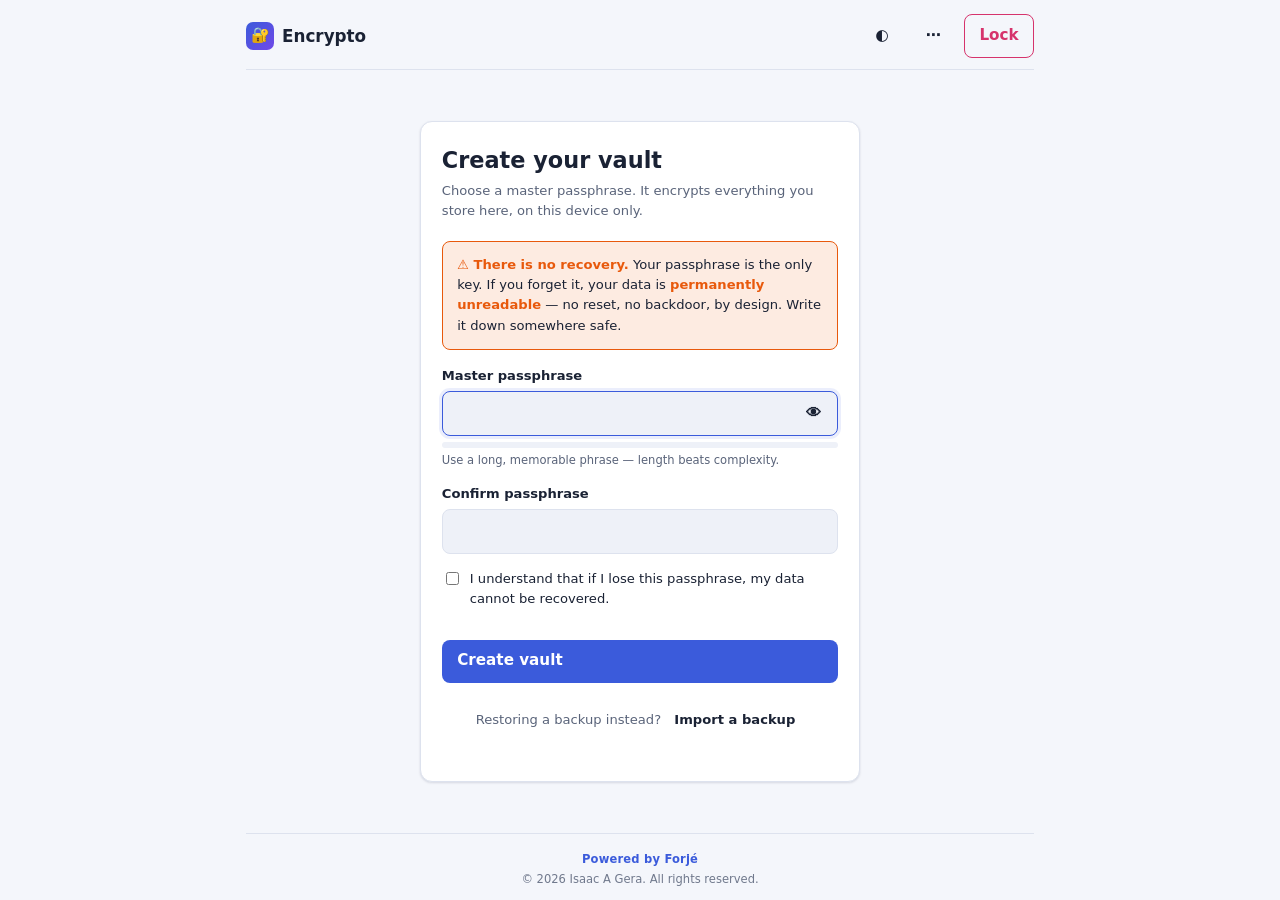
==== index.html @ dbec6151 "Encrypto v1.0.0 - local-first encrypted vault PWA" ====
<!DOCTYPE html>
<html lang="en" data-theme="">
<head>
<meta charset="UTF-8">
<meta name="viewport" content="width=device-width, initial-scale=1.0, viewport-fit=cover">
<meta name="description" content="Encrypto — a private, locally-encrypted vault for documents, passwords and card details. Nothing leaves your device.">
<meta name="theme-color" content="#3b5bdb">
<title>Encrypto — Private Vault</title>
<link rel="manifest" href="manifest.webmanifest">
<link rel="icon" href="icons/icon.svg" type="image/svg+xml">
<link rel="apple-touch-icon" href="icons/icon-192.png">
<link rel="stylesheet" href="css/styles.css">
</head>
<body>
<div class="app">

  <!-- Top bar (hidden on the gate until unlocked) -->
  <header class="topbar" id="topbar" hidden>
    <div class="brand"><span class="logo" aria-hidden="true">🔐</span> Encrypto</div>
    <span class="spacer"></span>
    <span class="lock-timer" id="lockTimer" aria-live="off"></span>
    <button class="btn btn-ghost btn-icon" id="themeBtn" aria-label="Toggle light/dark theme" title="Toggle theme">◐</button>
    <button class="btn btn-ghost btn-icon" id="menuBtn" aria-label="Backup & settings" title="Backup & settings" aria-haspopup="menu">⋯</button>
    <button class="btn btn-danger" id="lockBtn" title="Lock the vault now">Lock</button>
  </header>

  <!-- ===================== GATE: SETUP (first run) ===================== -->
  <section class="screen" id="screenSetup" aria-labelledby="setupHeading">
    <div class="gate">
      <div class="panel gate-card">
        <h1 id="setupHeading">Create your vault</h1>
        <p class="lead">Choose a master passphrase. It encrypts everything you store here, on this device only.</p>

        <div class="warn-box" role="note">
          <strong>⚠ There is no recovery.</strong> Your passphrase is the only key. If you
          forget it, your data is <strong>permanently unreadable</strong> — no reset, no backdoor,
          by design. Write it down somewhere safe.
        </div>

        <form id="setupForm" novalidate>
          <div class="field">
            <label for="setupPass">Master passphrase</label>
            <div class="input-wrap">
              <input type="password" id="setupPass" autocomplete="new-password" autocapitalize="off" spellcheck="false" required>
              <button type="button" class="btn btn-ghost btn-icon reveal-btn" data-reveal="setupPass" aria-label="Show passphrase">👁</button>
            </div>
            <div class="meter" aria-hidden="true"><span id="setupMeterBar"></span></div>
            <div class="meter-label" id="setupMeterLabel">Use a long, memorable phrase — length beats complexity.</div>
          </div>

          <div class="field">
            <label for="setupPass2">Confirm passphrase</label>
            <div class="input-wrap">
              <input type="password" id="setupPass2" autocomplete="new-password" autocapitalize="off" spellcheck="false" required>
            </div>
          </div>

          <label style="display:flex;gap:0.5rem;align-items:flex-start;font-size:var(--fs-sm);margin-bottom:0.8rem;cursor:pointer">
            <input type="checkbox" id="setupAck" style="width:auto;min-height:0;margin-top:3px">
            <span>I understand that if I lose this passphrase, my data cannot be recovered.</span>
          </label>

          <div class="form-error" id="setupError" role="alert"></div>
          <button type="submit" class="btn btn-primary" id="setupSubmit" style="width:100%">Create vault</button>
        </form>

        <p class="lead" style="margin-top:1rem;text-align:center">
          Restoring a backup instead?
          <button type="button" class="btn btn-ghost" id="setupImportBtn" style="padding:0.2rem 0.5rem">Import a backup</button>
        </p>
      </div>
    </div>
  </section>

  <!-- ===================== GATE: UNLOCK ===================== -->
  <section class="screen" id="screenUnlock" aria-labelledby="unlockHeading">
    <div class="gate">
      <div class="panel gate-card">
        <h1 id="unlockHeading">Unlock vault</h1>
        <p class="lead">Enter your master passphrase to decrypt your data.</p>
        <form id="unlockForm" novalidate>
          <div class="field">
            <label for="unlockPass">Master passphrase</label>
            <div class="input-wrap">
              <input type="password" id="unlockPass" autocomplete="current-password" autocapitalize="off" spellcheck="false" required autofocus>
              <button type="button" class="btn btn-ghost btn-icon reveal-btn" data-reveal="unlockPass" aria-label="Show passphrase">👁</button>
            </div>
          </div>
          <div class="form-error" id="unlockError" role="alert"></div>
          <button type="submit" class="btn btn-primary" id="unlockSubmit" style="width:100%">Unlock</button>
        </form>
        <p class="lead" style="margin-top:1rem;text-align:center">
          <button type="button" class="btn btn-ghost" id="unlockImportBtn" style="padding:0.2rem 0.5rem">Import a backup</button>
        </p>
      </div>
    </div>
  </section>

  <!-- ===================== VAULT ===================== -->
  <main class="screen" id="screenVault" aria-labelledby="vaultHeading">
    <h1 id="vaultHeading" class="sr-only">Your vault</h1>

    <div class="vault-toolbar">
      <input type="search" class="search" id="searchInput" placeholder="Search entries…" aria-label="Search entries" autocomplete="off">
      <button class="btn btn-primary" id="addBtn">+ Add</button>
    </div>

    <div class="filters" id="typeFilters" role="group" aria-label="Filter by type">
      <button class="chip-btn" data-type="all" aria-pressed="true">All</button>
      <button class="chip-btn" data-type="Document" aria-pressed="false">Documents</button>
      <button class="chip-btn" data-type="Password" aria-pressed="false">Passwords</button>
      <button class="chip-btn" data-type="Card" aria-pressed="false">Cards</button>
      <button class="chip-btn" data-type="Note" aria-pressed="false">Notes</button>
    </div>

    <ul class="entry-list" id="entryList" aria-live="polite"></ul>
  </main>

  <!-- Footer (Powered by Forjé) -->
  <footer class="app-footer">
    <span class="app-footer-brand">Powered by Forjé</span>
    <span class="app-footer-copy">© 2026 Isaac A Gera. All rights reserved.</span>
  </footer>
</div>

<!-- ===================== ENTRY MODAL ===================== -->
<div class="modal-backdrop" id="entryModalBackdrop" role="dialog" aria-modal="true" aria-labelledby="entryModalTitle">
  <div class="modal" id="entryModal">
    <div class="modal-head">
      <h2 id="entryModalTitle">Add entry</h2>
      <button class="btn btn-ghost btn-icon" id="entryCloseBtn" aria-label="Close">✕</button>
    </div>
    <form id="entryForm" novalidate>
      <input type="hidden" id="entryId">
      <div class="field">
        <label for="entryType">Type</label>
        <select id="entryType">
          <option value="Document">Document</option>
          <option value="Password">Password</option>
          <option value="Card">Card</option>
          <option value="Note">Note</option>
        </select>
      </div>
      <div class="field">
        <label for="entryTitle">Title</label>
        <input type="text" id="entryTitle" required autocomplete="off" placeholder="e.g. Passport, Gmail, Visa card">
      </div>
      <!-- type-specific fields injected here -->
      <div id="entryFields"></div>
      <div class="form-error" id="entryError" role="alert"></div>
      <div class="modal-actions">
        <button type="button" class="btn btn-danger" id="entryDeleteBtn" hidden>Delete</button>
        <span class="spacer"></span>
        <button type="button" class="btn" id="entryCancelBtn">Cancel</button>
        <button type="submit" class="btn btn-primary" id="entrySaveBtn">Save</button>
      </div>
    </form>
  </div>
</div>

<!-- ===================== MENU MODAL (backup/settings) ===================== -->
<div class="modal-backdrop" id="menuModalBackdrop" role="dialog" aria-modal="true" aria-labelledby="menuModalTitle">
  <div class="modal" id="menuModal">
    <div class="modal-head">
      <h2 id="menuModalTitle">Backup & settings</h2>
      <button class="btn btn-ghost btn-icon" id="menuCloseBtn" aria-label="Close">✕</button>
    </div>
    <p class="lead">Your vault lives only in this browser on this device. Export an encrypted
      backup regularly — clearing browser data will erase the vault.</p>
    <div style="display:flex;flex-direction:column;gap:0.6rem">
      <button class="btn" id="exportBtn">⬇ Export encrypted backup</button>
      <button class="btn" id="importBtn">⬆ Import backup (replaces current)</button>
      <hr style="border:none;border-top:1px solid var(--border);margin:0.4rem 0">
      <button class="btn btn-danger" id="wipeBtn">🗑 Delete vault from this device</button>
    </div>
  </div>
</div>

<!-- hidden file input for import -->
<input type="file" id="importFile" accept="application/json,.json,.encrypto" hidden>

<div class="toast" id="toast" role="status" aria-live="polite"></div>

<script src="js/crypto.js"></script>
<script src="js/store.js"></script>
<script src="js/app.js"></script>
</body>
</html>
---- css/styles.css ----
/*
 * Encrypto — styles.css
 * Tokenised, light/dark aware. Follows the family's visual standards:
 * design tokens (no magic values), ~120-200ms ease-out motion, visible focus,
 * prefers-reduced-motion + prefers-color-scheme honoured, touch-friendly.
 */

/* ---------- Design tokens ---------- */
:root {
  color-scheme: light dark; /* system mode: let native controls follow OS theme */
  /* palette — light (default) */
  --bg: #f4f6fb;
  --surface: #ffffff;
  --surface-2: #eef1f8;
  --text: #1a2234;
  --text-light: #5a647a;
  --muted: #6b7389; /* AA-compliant (~4.6:1 on white) for small caption text */
  --border: #dde2ee;
  --primary: #3b5bdb;
  --primary-ink: #ffffff;
  --primary-soft: rgba(59, 91, 219, 0.1);
  --danger: #d6336c;
  --danger-soft: rgba(214, 51, 108, 0.1);
  --success: #2f9e44;
  --warn: #e8590c;
  --warn-soft: rgba(232, 89, 12, 0.12);

  /* geometry */
  --radius: 12px;
  --radius-sm: 8px;
  --radius-pill: 999px;
  --gap: 1rem;
  --shadow-1: 0 1px 3px rgba(20, 30, 60, 0.08), 0 1px 2px rgba(20, 30, 60, 0.06);
  --shadow-2: 0 6px 20px rgba(20, 30, 60, 0.12);

  /* motion */
  --t-fast: 130ms ease-out;
  --t-med: 180ms ease-out;

  /* type */
  --font: system-ui, -apple-system, 'Segoe UI', Roboto, sans-serif;
  --fs-sm: 0.82rem;
  --fs-base: 0.95rem;
}

@media (prefers-color-scheme: dark) {
  :root {
    --bg: #0f1420;
    --surface: #1a2130;
    --surface-2: #222b3d;
    --text: #e6e9ef;
    --text-light: #9aa4b8;
    --muted: #8893a8; /* AA-compliant (~4.6:1 on #1a2130) for small caption text */
    --border: #2a3448;
    --primary: #5b8def;
    --primary-ink: #0f1420;
    --primary-soft: rgba(91, 141, 239, 0.16);
    --danger: #ff6b9d;
    --danger-soft: rgba(255, 107, 157, 0.14);
    --success: #51cf66;
    --warn: #ffa94d;
    --warn-soft: rgba(255, 169, 77, 0.14);
    --shadow-1: 0 1px 3px rgba(0, 0, 0, 0.3);
    --shadow-2: 0 8px 24px rgba(0, 0, 0, 0.45);
  }
}

/* Manual theme override (data-theme on <html>) beats the media query.
   The light override must restate the full light token set, otherwise the
   prefers-color-scheme:dark media query still wins on a dark-OS machine. */
html[data-theme="light"] {
  --bg: #f4f6fb; --surface: #ffffff; --surface-2: #eef1f8;
  --text: #1a2234; --text-light: #5a647a; --muted: #6b7389; --border: #dde2ee;
  --primary: #3b5bdb; --primary-ink: #ffffff; --primary-soft: rgba(59,91,219,0.1);
  --danger: #d6336c; --danger-soft: rgba(214,51,108,0.1);
  --success: #2f9e44; --warn: #e8590c; --warn-soft: rgba(232,89,12,0.12);
  --shadow-1: 0 1px 3px rgba(20,30,60,0.08), 0 1px 2px rgba(20,30,60,0.06);
  --shadow-2: 0 6px 20px rgba(20,30,60,0.12);
  color-scheme: light;
}
html[data-theme="dark"] {
  --bg: #0f1420; --surface: #1a2130; --surface-2: #222b3d;
  --text: #e6e9ef; --text-light: #9aa4b8; --muted: #8893a8; --border: #2a3448;
  --primary: #5b8def; --primary-ink: #0f1420; --primary-soft: rgba(91,141,239,0.16);
  --danger: #ff6b9d; --danger-soft: rgba(255,107,157,0.14);
  --success: #51cf66; --warn: #ffa94d; --warn-soft: rgba(255,169,77,0.14);
  --shadow-1: 0 1px 3px rgba(0,0,0,0.3); --shadow-2: 0 8px 24px rgba(0,0,0,0.45);
  color-scheme: dark;
}

/* ---------- Base ---------- */
* { box-sizing: border-box; }
html, body { height: 100%; }
body {
  margin: 0;
  font-family: var(--font);
  font-size: var(--fs-base);
  line-height: 1.55;
  background: var(--bg);
  color: var(--text);
  -webkit-text-size-adjust: 100%;
}

/* Visible focus for keyboard users everywhere */
:focus-visible {
  outline: 2px solid var(--primary);
  outline-offset: 2px;
  border-radius: 4px;
}

@media (prefers-reduced-motion: reduce) {
  * { transition: none !important; animation: none !important; }
}

/* ---------- Layout ---------- */
.app {
  max-width: 820px;
  margin: 0 auto;
  min-height: 100%;
  display: flex;
  flex-direction: column;
  padding: 0 1rem;
}

/* screens */
.screen { display: none; flex: 1; flex-direction: column; }
.screen.active { display: flex; }

/* ---------- Top bar ---------- */
.topbar {
  display: flex;
  align-items: center;
  gap: 0.6rem;
  padding: 0.9rem 0 0.7rem;
  border-bottom: 1px solid var(--border);
  position: sticky;
  top: 0;
  background: var(--bg);
  z-index: 10;
}
.brand {
  display: flex; align-items: center; gap: 0.5rem;
  font-weight: 700; font-size: 1.05rem; color: var(--text);
}
.brand .logo {
  width: 28px; height: 28px; border-radius: 7px;
  background: linear-gradient(135deg, var(--primary), #7048e8);
  display: grid; place-items: center; color: #fff; font-size: 15px;
}
.topbar .spacer { flex: 1; }

/* ---------- Buttons ---------- */
.btn {
  font: inherit; font-weight: 600;
  border: 1px solid var(--border);
  background: var(--surface);
  color: var(--text);
  padding: 0.55rem 0.9rem;
  border-radius: var(--radius-sm);
  cursor: pointer;
  transition: transform var(--t-fast), box-shadow var(--t-fast), background var(--t-fast), border-color var(--t-fast);
  display: inline-flex; align-items: center; gap: 0.4rem;
  min-height: 42px;
}
.btn:hover { box-shadow: var(--shadow-1); transform: translateY(-1px); }
.btn:active { transform: translateY(0); }
.btn-primary { background: var(--primary); color: var(--primary-ink); border-color: transparent; }
.btn-primary:hover { background: var(--primary); filter: brightness(1.05); }
.btn-danger { color: var(--danger); border-color: var(--danger); background: transparent; }
.btn-danger:hover { background: var(--danger-soft); }
.btn-ghost { background: transparent; border-color: transparent; }
.btn-ghost:hover { background: var(--surface-2); box-shadow: none; }
.btn-icon { padding: 0.5rem; min-width: 42px; justify-content: center; }
.btn:disabled { opacity: 0.5; cursor: not-allowed; transform: none; box-shadow: none; }

/* ---------- Cards / panels ---------- */
.panel {
  background: var(--surface);
  border: 1px solid var(--border);
  border-radius: var(--radius);
  box-shadow: var(--shadow-1);
  padding: 1.3rem;
}

/* ---------- Gate (setup + unlock) ---------- */
.gate {
  flex: 1;
  display: flex;
  align-items: center;
  justify-content: center;
  padding: 2rem 0;
}
.gate-card {
  width: 100%;
  max-width: 440px;
}
.gate-card h1 { margin: 0 0 0.2rem; font-size: 1.4rem; }
.gate-card .lead { color: var(--text-light); margin: 0 0 1.2rem; font-size: var(--fs-sm); }

.field { margin-bottom: 0.9rem; }
.field label { display: block; font-weight: 600; font-size: var(--fs-sm); margin-bottom: 0.3rem; }
.input-wrap { position: relative; display: flex; align-items: center; }
input[type="text"], input[type="password"], input[type="search"], textarea, select {
  width: 100%;
  font: inherit;
  padding: 0.6rem 0.7rem;
  border: 1px solid var(--border);
  border-radius: var(--radius-sm);
  background: var(--surface-2);
  color: var(--text);
  transition: border-color var(--t-fast), box-shadow var(--t-fast);
  min-height: 44px;
}
textarea { min-height: 90px; resize: vertical; }
input:focus, textarea:focus, select:focus { border-color: var(--primary); box-shadow: 0 0 0 3px var(--primary-soft); outline: none; }
.input-wrap .reveal-btn { position: absolute; right: 4px; }

/* passphrase strength meter */
.meter { height: 6px; border-radius: var(--radius-pill); background: var(--surface-2); overflow: hidden; margin-top: 0.4rem; }
.meter > span { display: block; height: 100%; width: 0; transition: width var(--t-med), background var(--t-med); border-radius: inherit; }
.meter-label { font-size: 0.72rem; color: var(--text-light); margin-top: 0.25rem; }

/* the unmistakable "no recovery" warning */
.warn-box {
  background: var(--warn-soft);
  border: 1px solid var(--warn);
  color: var(--text);
  border-radius: var(--radius-sm);
  padding: 0.8rem 0.9rem;
  font-size: var(--fs-sm);
  margin: 0.4rem 0 1rem;
}
.warn-box strong { color: var(--warn); }

.form-error { color: var(--danger); font-size: var(--fs-sm); min-height: 1.1rem; margin-top: 0.2rem; }

/* ---------- Vault toolbar ---------- */
.vault-toolbar {
  display: flex; gap: 0.5rem; align-items: center;
  padding: 0.8rem 0; flex-wrap: wrap;
}
.vault-toolbar .search { flex: 1; min-width: 180px; }
.filters { display: flex; gap: 0.35rem; flex-wrap: wrap; padding-bottom: 0.6rem; }
.chip-btn {
  font: inherit; font-size: 0.78rem; font-weight: 600;
  padding: 0.3rem 0.7rem; border-radius: var(--radius-pill);
  border: 1px solid var(--border); background: var(--surface); color: var(--text-light);
  cursor: pointer; transition: all var(--t-fast);
}
.chip-btn[aria-pressed="true"] { background: var(--primary); color: var(--primary-ink); border-color: transparent; }
.chip-btn:hover { border-color: var(--primary); }

/* ---------- Entry list ---------- */
.entry-list { list-style: none; margin: 0; padding: 0 0 2rem; display: flex; flex-direction: column; gap: 0.55rem; }
.entry {
  background: var(--surface); border: 1px solid var(--border); border-radius: var(--radius);
  padding: 0.8rem 1rem; display: flex; align-items: center; gap: 0.8rem;
  transition: transform var(--t-fast), box-shadow var(--t-fast), border-color var(--t-fast);
  cursor: pointer;
}
.entry:hover { transform: translateY(-1px); box-shadow: var(--shadow-1); border-color: var(--primary); }
.entry .type-badge {
  flex-shrink: 0; width: 38px; height: 38px; border-radius: var(--radius-sm);
  display: grid; place-items: center; font-size: 17px;
  background: var(--primary-soft); color: var(--primary);
}
.entry .entry-main { flex: 1; min-width: 0; }
.entry .entry-title { font-weight: 600; white-space: nowrap; overflow: hidden; text-overflow: ellipsis; }
.entry .entry-sub { font-size: var(--fs-sm); color: var(--text-light); white-space: nowrap; overflow: hidden; text-overflow: ellipsis; }
.entry .entry-type { font-size: 0.7rem; color: var(--muted); text-transform: uppercase; letter-spacing: 0.4px; }

/* empty state */
.empty { text-align: center; color: var(--text-light); padding: 3rem 1rem; }
.empty .big { font-size: 2.2rem; margin-bottom: 0.4rem; }

/* ---------- Modal ---------- */
.modal-backdrop {
  position: fixed; inset: 0; background: rgba(10, 14, 24, 0.55);
  display: none; align-items: flex-end; justify-content: center; z-index: 50;
  padding: 0;
}
.modal-backdrop.open { display: flex; }
.modal {
  background: var(--surface); width: 100%; max-width: 520px;
  border-radius: var(--radius) var(--radius) 0 0;
  box-shadow: var(--shadow-2); max-height: 92vh; overflow-y: auto;
  padding: 1.3rem; animation: slideUp var(--t-med);
}
@keyframes slideUp { from { transform: translateY(16px); opacity: 0.6; } to { transform: translateY(0); opacity: 1; } }
.modal-head { display: flex; align-items: center; margin-bottom: 1rem; }
.modal-head h2 { margin: 0; font-size: 1.1rem; flex: 1; }
.modal-actions { display: flex; gap: 0.5rem; margin-top: 1.2rem; }
.modal-actions .spacer { flex: 1; }

/* value row with reveal + copy */
.value-row { display: flex; align-items: center; gap: 0.4rem; }
.value-row input { flex: 1; }
.masked { letter-spacing: 2px; }

/* ---------- Toast ---------- */
.toast {
  position: fixed; left: 50%; bottom: 1.2rem; transform: translateX(-50%) translateY(20px);
  background: var(--text); color: var(--bg);
  padding: 0.6rem 1.1rem; border-radius: var(--radius-pill);
  font-size: var(--fs-sm); font-weight: 600; box-shadow: var(--shadow-2);
  opacity: 0; pointer-events: none; transition: opacity var(--t-med), transform var(--t-med); z-index: 60;
}
.toast.show { opacity: 1; transform: translateX(-50%) translateY(0); }

/* ---------- Footer ---------- */
.app-footer {
  margin-top: auto; padding: 1rem 0 0.7rem; border-top: 1px solid var(--border);
  text-align: center; color: var(--text-light); font-size: 0.72rem; line-height: 1.6;
  display: flex; flex-direction: column; gap: 0.1rem;
}
.app-footer-brand { color: var(--primary); font-weight: 600; letter-spacing: 0.2px; }
.app-footer-copy { opacity: 0.85; }

/* idle-lock hint on topbar */
.lock-timer { font-size: 0.72rem; color: var(--muted); }

/* desktop refinement */
@media (min-width: 620px) {
  .modal-backdrop { align-items: center; }
  .modal { border-radius: var(--radius); }
}

.sr-only {
  position: absolute; width: 1px; height: 1px; padding: 0; margin: -1px;
  overflow: hidden; clip: rect(0,0,0,0); white-space: nowrap; border: 0;
}
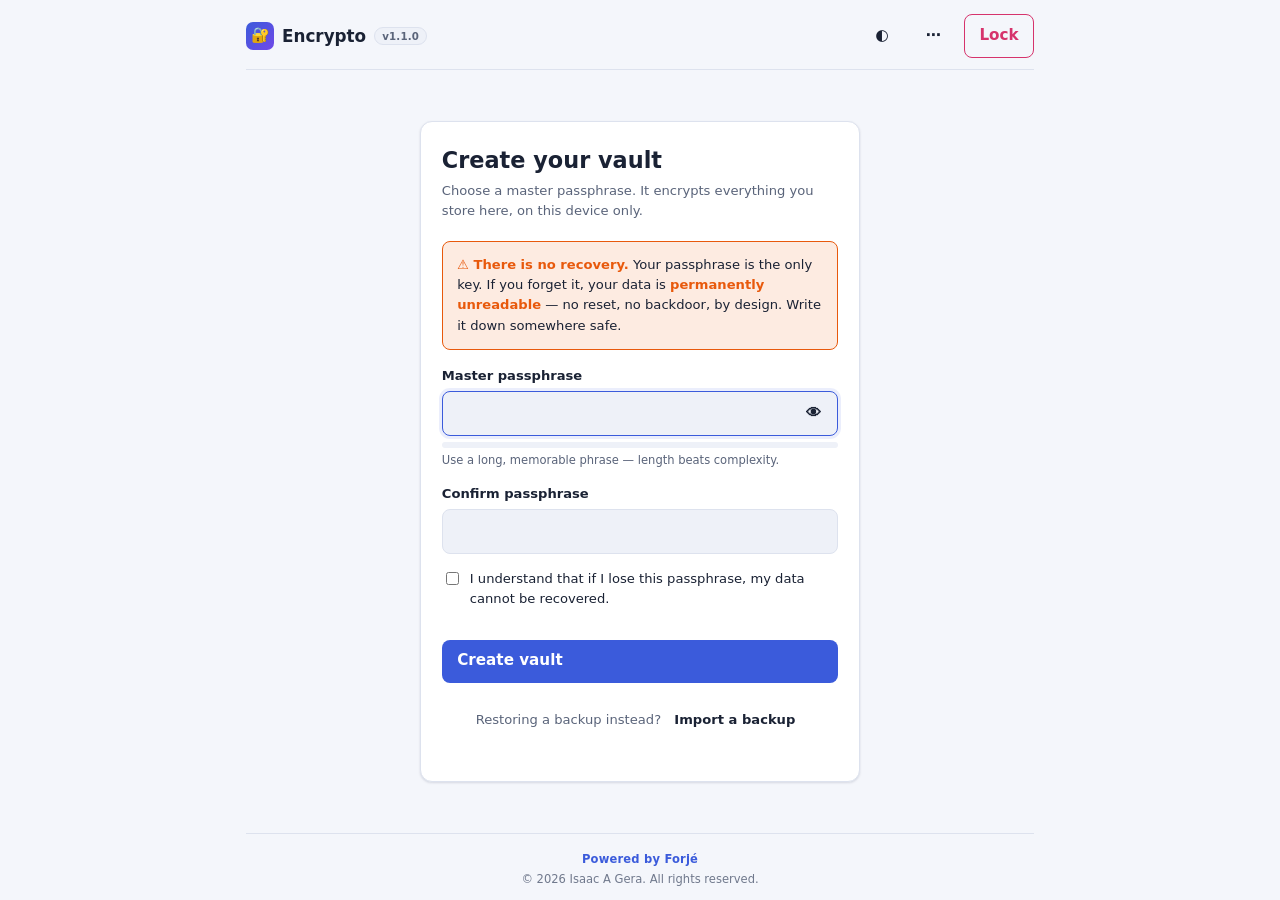
==== commit 6a40e5b1: "Show app version tag next to the title (display-only, from APP_VERSION; no version bump)" ====
--- a/index.html
+++ b/index.html
@@ -16,7 +16,7 @@
 
   <!-- Top bar (hidden on the gate until unlocked) -->
   <header class="topbar" id="topbar" hidden>
-    <div class="brand"><span class="logo" aria-hidden="true">🔐</span> Encrypto</div>
+    <div class="brand"><span class="logo" aria-hidden="true">🔐</span> Encrypto <span class="ver-tag" id="verTag" aria-label="version"></span></div>
     <span class="spacer"></span>
     <span class="lock-timer" id="lockTimer" aria-live="off"></span>
     <button class="btn btn-ghost btn-icon" id="themeBtn" aria-label="Toggle light/dark theme" title="Toggle theme">◐</button>
@@ -147,6 +147,21 @@
       </div>
       <!-- type-specific fields injected here -->
       <div id="entryFields"></div>
+
+      <!-- ===== Attachments (v1.1) ===== -->
+      <div class="attach-section" id="attachSection">
+        <div class="attach-head">
+          <h3>Attachments</h3>
+          <span class="attach-busy" id="attachBusy" hidden>Working…</span>
+        </div>
+        <p class="attach-hint" id="attachHint">Attach scans, photos or PDFs. Each file is encrypted with your vault key.</p>
+        <ul class="attach-list" id="attachList" aria-live="polite"></ul>
+        <div class="attach-add-row">
+          <button type="button" class="btn" id="attachAddBtn">📎 Add file</button>
+          <span class="attach-busy" id="attachLimit">Max 5&nbsp;MB/file</span>
+        </div>
+      </div>
+
       <div class="form-error" id="entryError" role="alert"></div>
       <div class="modal-actions">
         <button type="button" class="btn btn-danger" id="entryDeleteBtn" hidden>Delete</button>
@@ -166,7 +181,7 @@
       <button class="btn btn-ghost btn-icon" id="menuCloseBtn" aria-label="Close">✕</button>
     </div>
     <p class="lead">Your vault lives only in this browser on this device. Export an encrypted
-      backup regularly — clearing browser data will erase the vault.</p>
+      backup regularly — clearing browser data will erase the vault. Backups include attachments.</p>
     <div style="display:flex;flex-direction:column;gap:0.6rem">
       <button class="btn" id="exportBtn">⬇ Export encrypted backup</button>
       <button class="btn" id="importBtn">⬆ Import backup (replaces current)</button>
@@ -176,12 +191,14 @@
   </div>
 </div>
 
-<!-- hidden file input for import -->
+<!-- hidden file inputs -->
 <input type="file" id="importFile" accept="application/json,.json,.encrypto" hidden>
+<input type="file" id="attachFile" hidden>
 
 <div class="toast" id="toast" role="status" aria-live="polite"></div>
 
 <script src="js/crypto.js"></script>
+<script src="js/attachments.js"></script>
 <script src="js/store.js"></script>
 <script src="js/app.js"></script>
 </body>
--- a/css/styles.css
+++ b/css/styles.css
@@ -329,3 +329,39 @@
   position: absolute; width: 1px; height: 1px; padding: 0; margin: -1px;
   overflow: hidden; clip: rect(0,0,0,0); white-space: nowrap; border: 0;
 }
+
+/* ---------- Attachments (v1.1) ---------- */
+.entry .entry-clip { font-size: 0.72rem; color: var(--muted); margin-left: auto; flex-shrink: 0; }
+
+.attach-section { margin-top: 0.4rem; border-top: 1px solid var(--border); padding-top: 0.9rem; }
+.attach-head { display: flex; align-items: center; gap: 0.5rem; margin-bottom: 0.6rem; }
+.attach-head h3 { margin: 0; font-size: 0.95rem; flex: 1; }
+.attach-hint { font-size: 0.72rem; color: var(--text-light); margin: 0 0 0.6rem; }
+
+.attach-list { list-style: none; margin: 0 0 0.6rem; padding: 0; display: flex; flex-direction: column; gap: 0.45rem; }
+.attach-item {
+  display: flex; align-items: center; gap: 0.6rem;
+  background: var(--surface-2); border: 1px solid var(--border);
+  border-radius: var(--radius-sm); padding: 0.45rem 0.55rem;
+}
+.attach-thumb {
+  width: 44px; height: 44px; flex-shrink: 0; border-radius: 6px; overflow: hidden;
+  background: var(--primary-soft); color: var(--primary);
+  display: grid; place-items: center; font-size: 20px;
+}
+.attach-thumb img { width: 100%; height: 100%; object-fit: cover; display: block; }
+.attach-meta { flex: 1; min-width: 0; }
+.attach-name { font-size: 0.85rem; font-weight: 600; white-space: nowrap; overflow: hidden; text-overflow: ellipsis; }
+.attach-size { font-size: 0.72rem; color: var(--text-light); }
+.attach-actions { display: flex; gap: 0.2rem; flex-shrink: 0; }
+
+.attach-add-row { display: flex; align-items: center; gap: 0.5rem; }
+.attach-busy { font-size: 0.75rem; color: var(--text-light); }
+
+/* version tag next to the brand title */
+.ver-tag {
+  font-size: 0.64rem; font-weight: 600; letter-spacing: 0.2px;
+  color: var(--text-light); background: var(--surface-2);
+  border: 1px solid var(--border); border-radius: var(--radius-pill);
+  padding: 1px 7px; line-height: 1.4; align-self: center;
+}
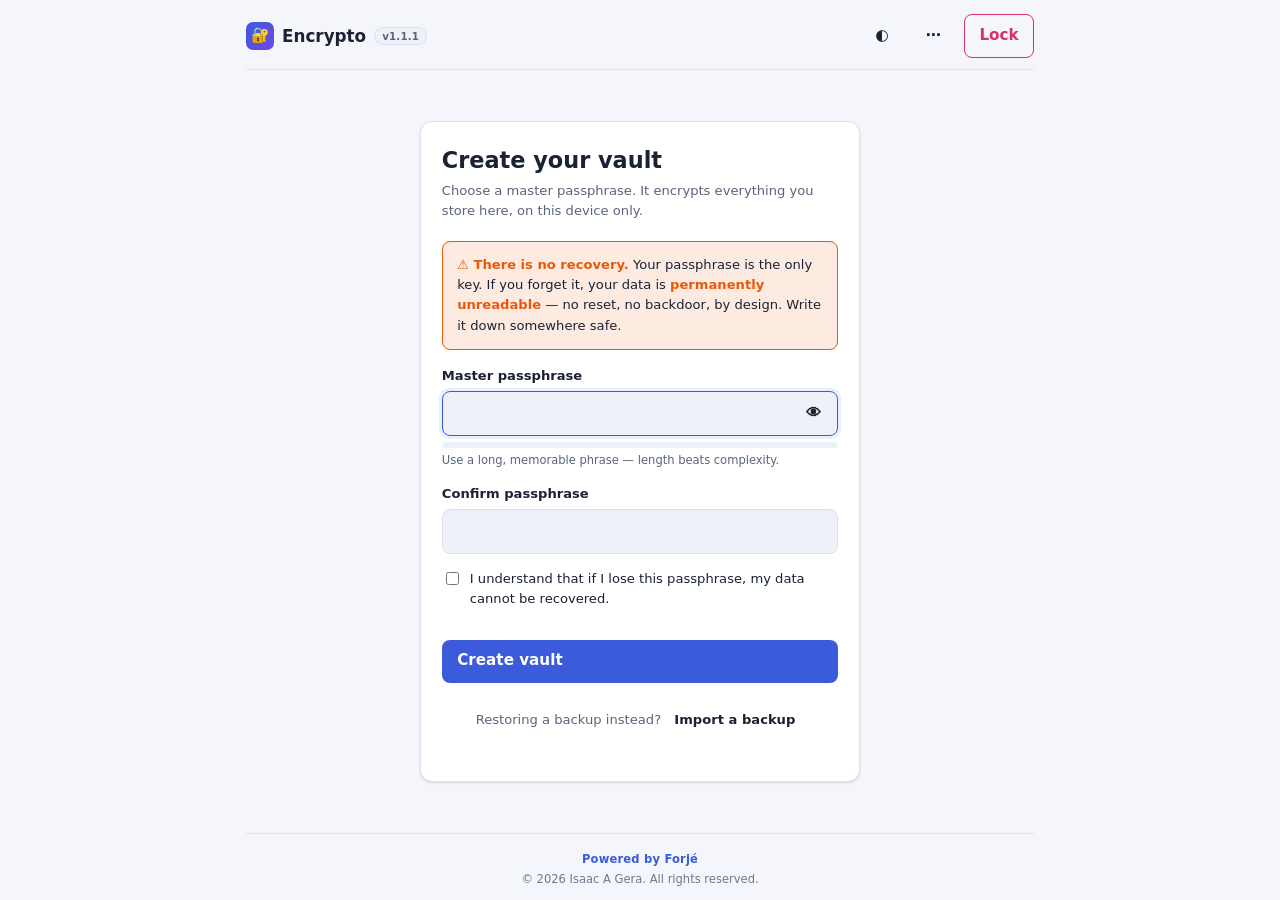
==== commit cef6dd3f: "Encrypto v1.1.1 - update-ready prompt (lock-aware) + mobile viewport fit fix (100dvh)" ====
--- a/index.html
+++ b/index.html
@@ -2,7 +2,7 @@
 <html lang="en" data-theme="">
 <head>
 <meta charset="UTF-8">
-<meta name="viewport" content="width=device-width, initial-scale=1.0, viewport-fit=cover">
+<meta name="viewport" content="width=device-width, initial-scale=1.0, viewport-fit=cover, interactive-widget=resizes-content">
 <meta name="description" content="Encrypto — a private, locally-encrypted vault for documents, passwords and card details. Nothing leaves your device.">
 <meta name="theme-color" content="#3b5bdb">
 <title>Encrypto — Private Vault</title>
@@ -197,6 +197,15 @@
 
 <div class="toast" id="toast" role="status" aria-live="polite"></div>
 
+<!-- update-ready action toast -->
+<div class="update-toast" id="updateToast" role="alertdialog" aria-labelledby="updateMsg" hidden>
+  <span class="update-msg" id="updateMsg">A new version is ready.</span>
+  <span class="update-actions">
+    <button type="button" class="btn btn-primary btn-sm" id="updateNowBtn">Update</button>
+    <button type="button" class="btn btn-ghost btn-sm" id="updateLaterBtn">Later</button>
+  </span>
+</div>
+
 <script src="js/crypto.js"></script>
 <script src="js/attachments.js"></script>
 <script src="js/store.js"></script>
--- a/css/styles.css
+++ b/css/styles.css
@@ -90,15 +90,21 @@
 
 /* ---------- Base ---------- */
 * { box-sizing: border-box; }
-html, body { height: 100%; }
+html, body { min-height: 100%; }
 body {
   margin: 0;
+  /* Use the dynamic viewport height on mobile so the layout fits under the
+     address bar on first paint (fixes the "loads zoomed-out, snaps to fit on
+     tap" issue). vh is the fallback for browsers without dvh. */
+  min-height: 100vh;
+  min-height: 100dvh;
   font-family: var(--font);
   font-size: var(--fs-base);
   line-height: 1.55;
   background: var(--bg);
   color: var(--text);
   -webkit-text-size-adjust: 100%;
+  overflow-x: hidden; /* never let a stray wide element force a zoom-out */
 }
 
 /* Visible focus for keyboard users everywhere */
@@ -116,7 +122,8 @@
 .app {
   max-width: 820px;
   margin: 0 auto;
-  min-height: 100%;
+  min-height: 100vh;
+  min-height: 100dvh;
   display: flex;
   flex-direction: column;
   padding: 0 1rem;
@@ -365,3 +372,17 @@
   border: 1px solid var(--border); border-radius: var(--radius-pill);
   padding: 1px 7px; line-height: 1.4; align-self: center;
 }
+
+/* update-ready action toast (v1.1.1) */
+.update-toast {
+  position: fixed; left: 50%; bottom: 1.2rem; transform: translateX(-50%);
+  display: flex; align-items: center; gap: 0.8rem; flex-wrap: wrap; justify-content: center;
+  background: var(--surface); color: var(--text);
+  border: 1px solid var(--border); border-left: 4px solid var(--primary);
+  padding: 0.6rem 0.9rem; border-radius: var(--radius-sm);
+  box-shadow: var(--shadow-2); z-index: 65; max-width: calc(100% - 2rem);
+}
+.update-toast[hidden] { display: none; }
+.update-msg { font-size: var(--fs-sm); font-weight: 600; }
+.update-actions { display: flex; gap: 0.4rem; }
+.btn-sm { min-height: 34px; padding: 0.35rem 0.7rem; font-size: 0.8rem; }
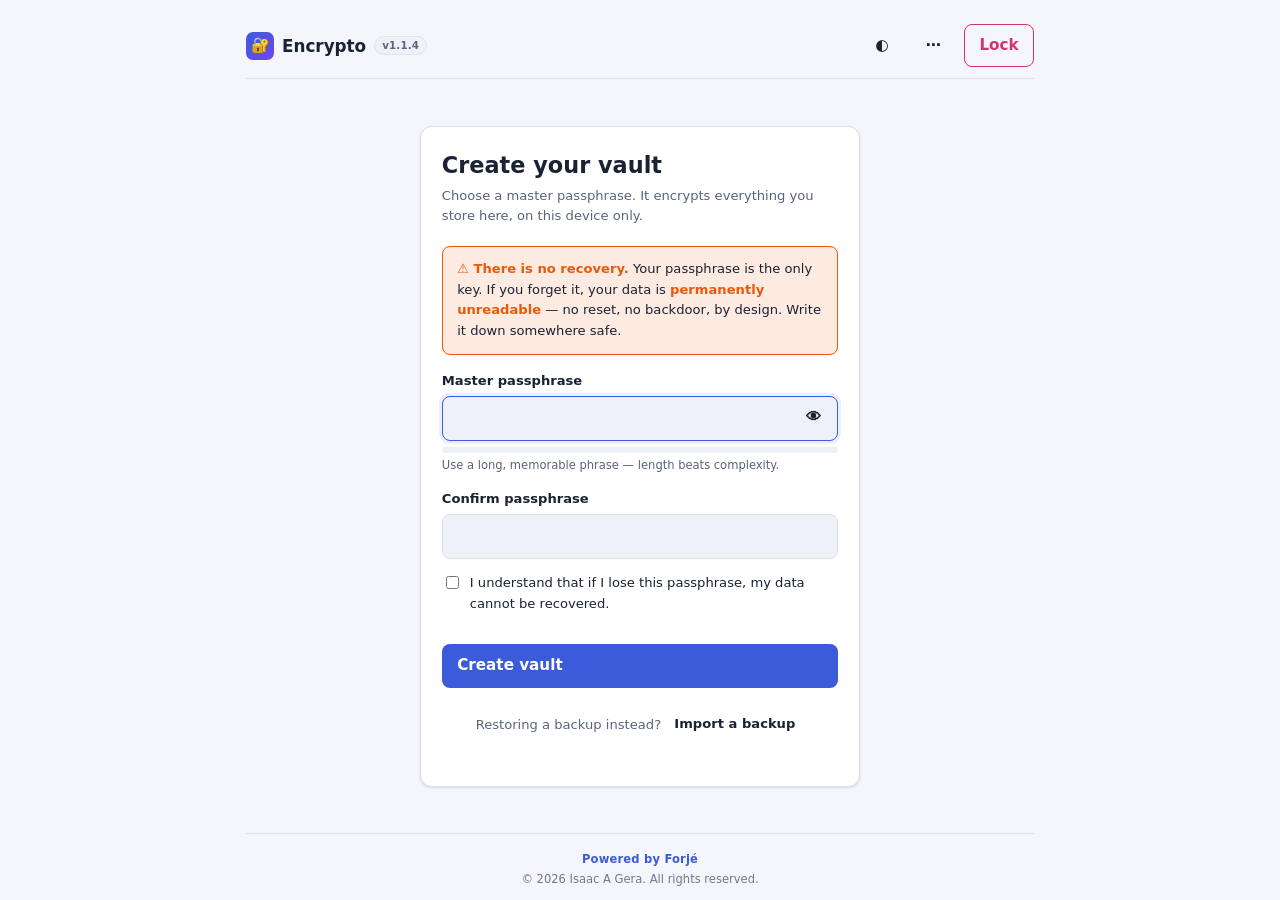
==== commit 3792cc1d: "Encrypto v1.1.4 - add iOS web-app meta tags (status-bar-style black-translucent) so safe-area insets" ====
--- a/index.html
+++ b/index.html
@@ -5,6 +5,12 @@
 <meta name="viewport" content="width=device-width, initial-scale=1.0, viewport-fit=cover, interactive-widget=resizes-content">
 <meta name="description" content="Encrypto — a private, locally-encrypted vault for documents, passwords and card details. Nothing leaves your device.">
 <meta name="theme-color" content="#3b5bdb">
+<!-- Installed-PWA (iOS): these make the status bar behave and let
+     env(safe-area-inset-*) report real values so the header clears the notch. -->
+<meta name="apple-mobile-web-app-capable" content="yes">
+<meta name="mobile-web-app-capable" content="yes">
+<meta name="apple-mobile-web-app-status-bar-style" content="black-translucent">
+<meta name="apple-mobile-web-app-title" content="Encrypto">
 <title>Encrypto — Private Vault</title>
 <link rel="manifest" href="manifest.webmanifest">
 <link rel="icon" href="icons/icon.svg" type="image/svg+xml">
--- a/css/styles.css
+++ b/css/styles.css
@@ -122,15 +122,24 @@
 .app {
   max-width: 820px;
   margin: 0 auto;
-  min-height: 100vh;
-  min-height: 100dvh;
+  height: 100vh;
+  height: 100dvh;
   display: flex;
   flex-direction: column;
-  padding: 0 1rem;
-}
-
-/* screens */
-.screen { display: none; flex: 1; flex-direction: column; }
+  /* Safe-area insets (iOS notch / status bar / home indicator) + a little extra
+     top cushion so the header is clearly below the status bar. Falls back to 0
+     on devices/emulators without insets, so desktop is unaffected. The box-sizing
+     is border-box, so the padding is included within the 100dvh height. */
+  padding:
+    calc(env(safe-area-inset-top, 0px) + 0.6rem)
+    calc(env(safe-area-inset-right, 0px) + 1rem)
+    env(safe-area-inset-bottom, 0px)
+    calc(env(safe-area-inset-left, 0px) + 1rem);
+  overflow: hidden; /* page itself doesn't scroll; inner regions do */
+}
+
+/* screens — the active screen fills the remaining height and scrolls inside */
+.screen { display: none; flex: 1 1 auto; min-height: 0; flex-direction: column; overflow-y: auto; }
 .screen.active { display: flex; }
 
 /* ---------- Top bar ---------- */
@@ -140,10 +149,9 @@
   gap: 0.6rem;
   padding: 0.9rem 0 0.7rem;
   border-bottom: 1px solid var(--border);
-  position: sticky;
-  top: 0;
   background: var(--bg);
   z-index: 10;
+  flex-shrink: 0; /* fixed row at the top of the app column */
 }
 .brand {
   display: flex; align-items: center; gap: 0.5rem;
@@ -193,13 +201,13 @@
 .gate {
   flex: 1;
   display: flex;
-  align-items: center;
   justify-content: center;
   padding: 2rem 0;
 }
 .gate-card {
   width: 100%;
   max-width: 440px;
+  margin: auto 0; /* vertically centre, but allow scroll (no top-clip) on short screens */
 }
 .gate-card h1 { margin: 0 0 0.2rem; font-size: 1.4rem; }
 .gate-card .lead { color: var(--text-light); margin: 0 0 1.2rem; font-size: var(--fs-sm); }
@@ -316,7 +324,7 @@
 
 /* ---------- Footer ---------- */
 .app-footer {
-  margin-top: auto; padding: 1rem 0 0.7rem; border-top: 1px solid var(--border);
+  flex-shrink: 0; padding: 1rem 0 0.7rem; border-top: 1px solid var(--border);
   text-align: center; color: var(--text-light); font-size: 0.72rem; line-height: 1.6;
   display: flex; flex-direction: column; gap: 0.1rem;
 }
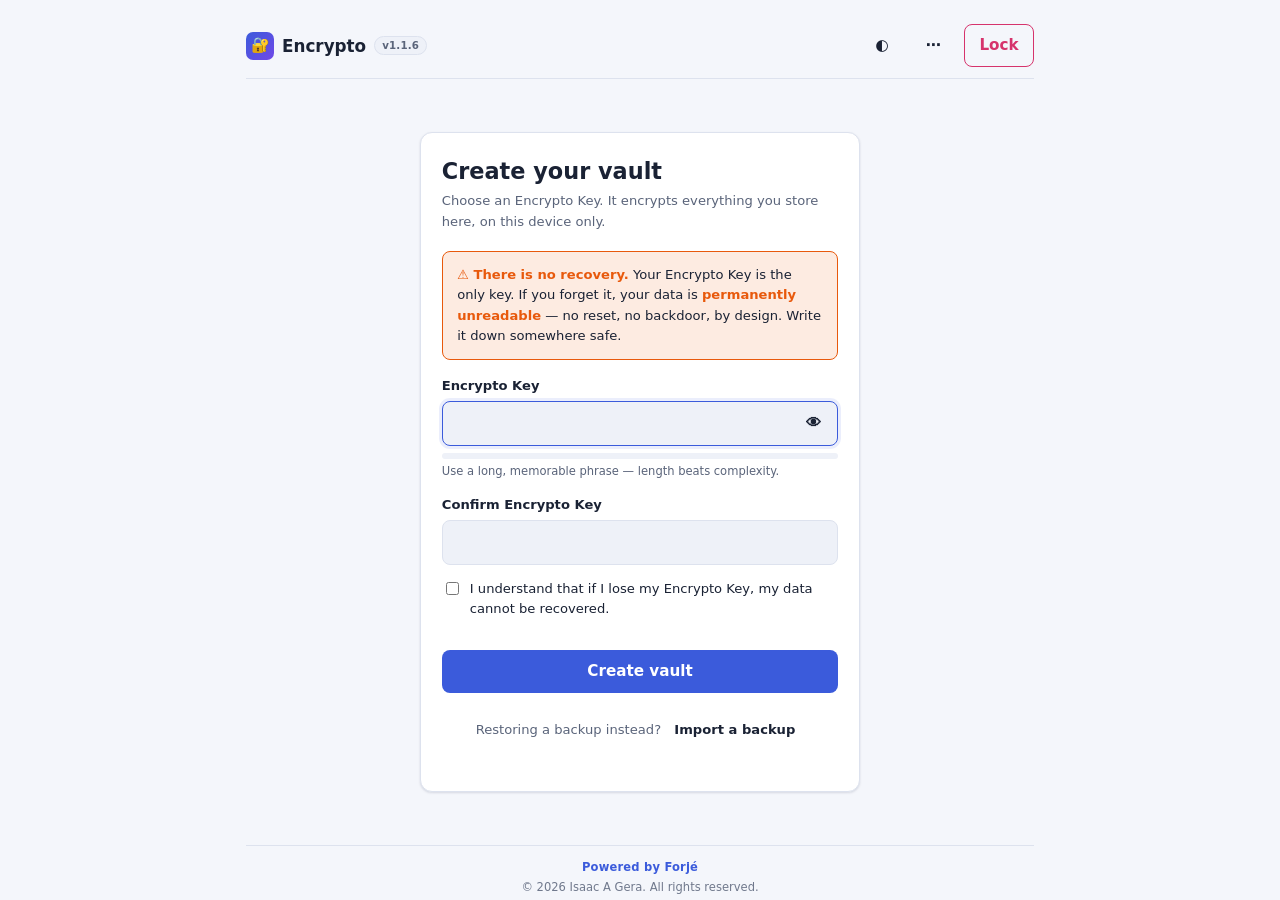
==== commit cbb72423: "Encrypto v1.1.6 - rename 'master passphrase' to 'Encrypto Key' throughout; centre full-width button " ====
--- a/index.html
+++ b/index.html
@@ -35,27 +35,27 @@
     <div class="gate">
       <div class="panel gate-card">
         <h1 id="setupHeading">Create your vault</h1>
-        <p class="lead">Choose a master passphrase. It encrypts everything you store here, on this device only.</p>
+        <p class="lead">Choose an Encrypto Key. It encrypts everything you store here, on this device only.</p>
 
         <div class="warn-box" role="note">
-          <strong>⚠ There is no recovery.</strong> Your passphrase is the only key. If you
+          <strong>⚠ There is no recovery.</strong> Your Encrypto Key is the only key. If you
           forget it, your data is <strong>permanently unreadable</strong> — no reset, no backdoor,
           by design. Write it down somewhere safe.
         </div>
 
         <form id="setupForm" novalidate>
           <div class="field">
-            <label for="setupPass">Master passphrase</label>
+            <label for="setupPass">Encrypto Key</label>
             <div class="input-wrap">
               <input type="password" id="setupPass" autocomplete="new-password" autocapitalize="off" spellcheck="false" required>
-              <button type="button" class="btn btn-ghost btn-icon reveal-btn" data-reveal="setupPass" aria-label="Show passphrase">👁</button>
+              <button type="button" class="btn btn-ghost btn-icon reveal-btn" data-reveal="setupPass" aria-label="Show Encrypto Key">👁</button>
             </div>
             <div class="meter" aria-hidden="true"><span id="setupMeterBar"></span></div>
             <div class="meter-label" id="setupMeterLabel">Use a long, memorable phrase — length beats complexity.</div>
           </div>
 
           <div class="field">
-            <label for="setupPass2">Confirm passphrase</label>
+            <label for="setupPass2">Confirm Encrypto Key</label>
             <div class="input-wrap">
               <input type="password" id="setupPass2" autocomplete="new-password" autocapitalize="off" spellcheck="false" required>
             </div>
@@ -63,7 +63,7 @@
 
           <label style="display:flex;gap:0.5rem;align-items:flex-start;font-size:var(--fs-sm);margin-bottom:0.8rem;cursor:pointer">
             <input type="checkbox" id="setupAck" style="width:auto;min-height:0;margin-top:3px">
-            <span>I understand that if I lose this passphrase, my data cannot be recovered.</span>
+            <span>I understand that if I lose my Encrypto Key, my data cannot be recovered.</span>
           </label>
 
           <div class="form-error" id="setupError" role="alert"></div>
@@ -83,13 +83,13 @@
     <div class="gate">
       <div class="panel gate-card">
         <h1 id="unlockHeading">Unlock vault</h1>
-        <p class="lead">Enter your master passphrase to decrypt your data.</p>
+        <p class="lead">Enter your Encrypto Key to decrypt your data.</p>
         <form id="unlockForm" novalidate>
           <div class="field">
-            <label for="unlockPass">Master passphrase</label>
+            <label for="unlockPass">Encrypto Key</label>
             <div class="input-wrap">
               <input type="password" id="unlockPass" autocomplete="current-password" autocapitalize="off" spellcheck="false" required autofocus>
-              <button type="button" class="btn btn-ghost btn-icon reveal-btn" data-reveal="unlockPass" aria-label="Show passphrase">👁</button>
+              <button type="button" class="btn btn-ghost btn-icon reveal-btn" data-reveal="unlockPass" aria-label="Show Encrypto Key">👁</button>
             </div>
           </div>
           <div class="form-error" id="unlockError" role="alert"></div>
--- a/css/styles.css
+++ b/css/styles.css
@@ -124,22 +124,27 @@
   margin: 0 auto;
   height: 100vh;
   height: 100dvh;
-  display: flex;
-  flex-direction: column;
+  display: grid;
+  grid-template-rows: auto 1fr auto;  /* topbar | screen | footer */
   /* Safe-area insets (iOS notch / status bar / home indicator) + a little extra
-     top cushion so the header is clearly below the status bar. Falls back to 0
-     on devices/emulators without insets, so desktop is unaffected. The box-sizing
-     is border-box, so the padding is included within the 100dvh height. */
+     top cushion so the header is clearly below the status bar. box-sizing is
+     border-box, so this padding is inside the 100dvh height. */
   padding:
     calc(env(safe-area-inset-top, 0px) + 0.6rem)
     calc(env(safe-area-inset-right, 0px) + 1rem)
     env(safe-area-inset-bottom, 0px)
     calc(env(safe-area-inset-left, 0px) + 1rem);
-  overflow: hidden; /* page itself doesn't scroll; inner regions do */
-}
-
-/* screens — the active screen fills the remaining height and scrolls inside */
-.screen { display: none; flex: 1 1 auto; min-height: 0; flex-direction: column; overflow-y: auto; }
+  overflow: hidden; /* page itself doesn't scroll; the middle row does */
+}
+
+/* Explicit grid placement so it's correct whether or not the topbar is visible
+   (hidden on the gate screens): topbar row 1, screen row 2 (fill), footer row 3. */
+.topbar { grid-row: 1; }
+.screen { grid-row: 2; }
+.app-footer { grid-row: 3; }
+
+/* screens — the active screen fills the middle row and scrolls inside */
+.screen { display: none; min-height: 0; flex-direction: column; overflow-y: auto; }
 .screen.active { display: flex; }
 
 /* ---------- Top bar ---------- */
@@ -187,6 +192,8 @@
 .btn-ghost:hover { background: var(--surface-2); box-shadow: none; }
 .btn-icon { padding: 0.5rem; min-width: 42px; justify-content: center; }
 .btn:disabled { opacity: 0.5; cursor: not-allowed; transform: none; box-shadow: none; }
+/* full-width buttons (e.g. Unlock / Create vault) centre their label */
+.btn[style*="width:100%"], .btn[style*="width: 100%"] { justify-content: center; }
 
 /* ---------- Cards / panels ---------- */
 .panel {
@@ -324,7 +331,7 @@
 
 /* ---------- Footer ---------- */
 .app-footer {
-  flex-shrink: 0; padding: 1rem 0 0.7rem; border-top: 1px solid var(--border);
+  flex-shrink: 0; padding: 0.8rem 0 0.2rem; border-top: 1px solid var(--border);
   text-align: center; color: var(--text-light); font-size: 0.72rem; line-height: 1.6;
   display: flex; flex-direction: column; gap: 0.1rem;
 }
